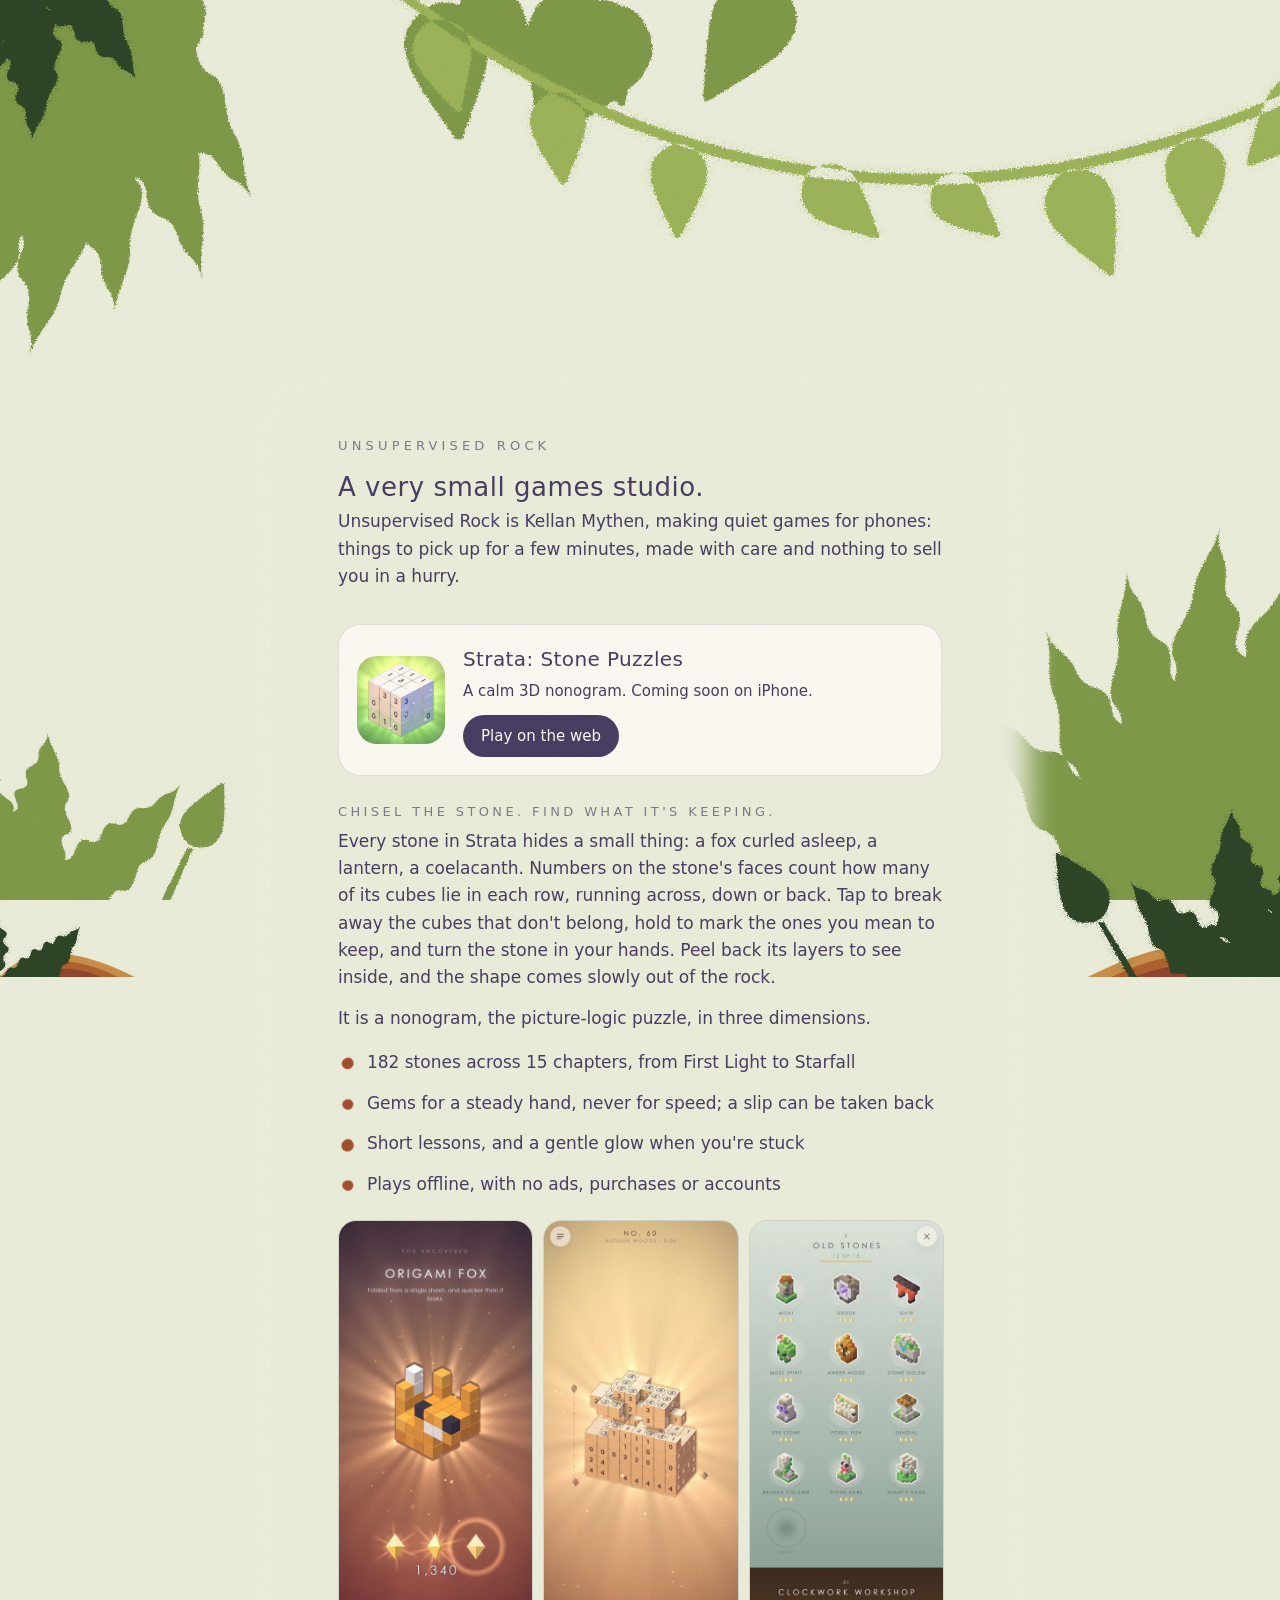
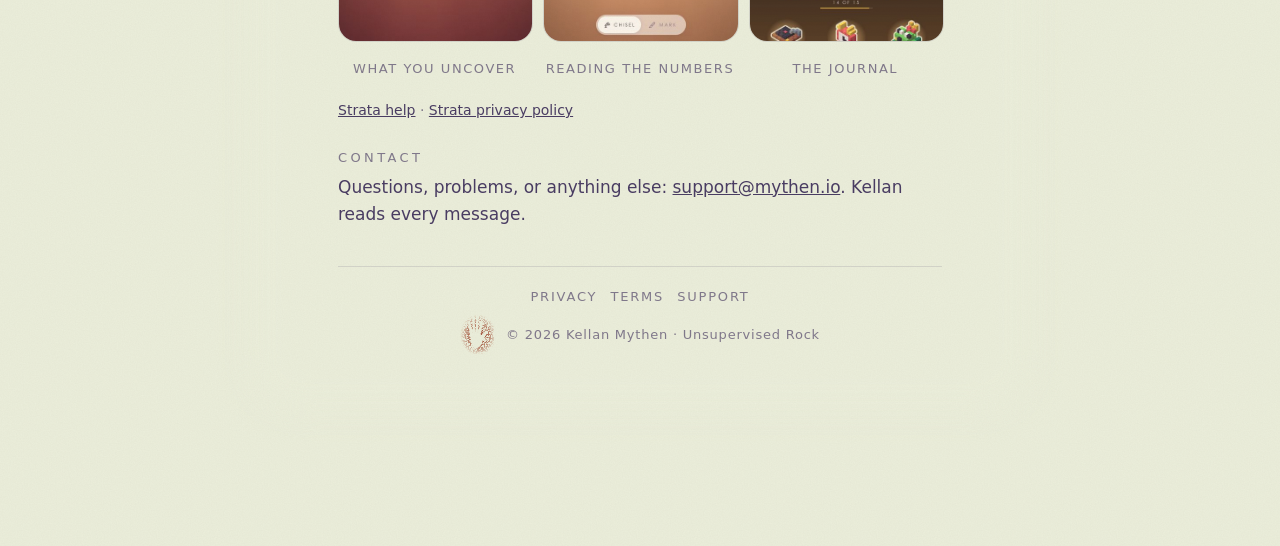
==== index.html @ 73416cef "back to the version before: the plants drifting with the scroll (parallax), behind the words, with t" ====
<!doctype html>
<html lang="en">
<head>
  <meta charset="utf-8">
  <meta name="viewport" content="width=device-width, initial-scale=1, viewport-fit=cover">
  <title>Unsupervised Rock</title>
  <meta name="description" content="Unsupervised Rock is a very small games studio. Its first game is Strata: Stone Puzzles, a calm 3D nonogram for iPhone.">
  <link rel="icon" href="strata/icon.png" type="image/png">
  <link rel="stylesheet" href="style.css">
</head>
<body>
<img class="canopy-back" src="top-back.svg" alt="" aria-hidden="true">
<img class="canopy-front" src="top-front.svg" alt="" aria-hidden="true">
<div class="frame back" aria-hidden="true"><img class="c tl" src="corner-tl-back.svg" alt=""><img class="c bl" src="corner-bl-back.svg" alt=""><img class="c br" src="corner-br-back.svg" alt=""></div>
<div class="frame front" aria-hidden="true"><img class="c tl" src="corner-tl-front.svg" alt=""><img class="c bl" src="corner-bl-front.svg" alt=""><img class="c br" src="corner-br-front.svg" alt=""></div>
<div class="sheet-wrap">
<div class="sheet">
<main>
  <p class="studio">Unsupervised Rock</p>
  <h1>A very small games studio.</h1>
  <p>Unsupervised Rock is Kellan Mythen, making quiet games for phones: things to pick up for a few minutes, made with care and nothing to sell you in a hurry.</p>

  <section class="game" aria-label="Strata: Stone Puzzles">
    <img src="strata/icon.png" alt="The Strata icon: a stone cube with numbers on its faces" width="88" height="88">
    <div>
      <h2>Strata: Stone Puzzles</h2>
      <p>A calm 3D nonogram. Coming soon on iPhone.</p>
      <div class="links">
        <a class="pill" href="https://kellanm.github.io/strata/">Play on the web</a>
      </div>
    </div>
  </section>

  <section aria-label="About Strata">
    <h2>Chisel the stone. Find what it's keeping.</h2>
    <p>Every stone in Strata hides a small thing: a fox curled asleep, a lantern, a coelacanth. Numbers on the stone's faces count how many of its cubes lie in each row, running across, down or back. Tap to break away the cubes that don't belong, hold to mark the ones you mean to keep, and turn the stone in your hands. Peel back its layers to see inside, and the shape comes slowly out of the rock.</p>
    <p>It is a nonogram, the picture-logic puzzle, in three dimensions.</p>
    <ul class="facts">
      <li>182 stones across 15 chapters, from First Light to Starfall</li>
      <li>Gems for a steady hand, never for speed; a slip can be taken back</li>
      <li>Short lessons, and a gentle glow when you're stuck</li>
      <li>Plays offline, with no ads, purchases or accounts</li>
    </ul>
    <div class="shots">
      <figure><img src="strata/reveal.jpg" alt="An origami fox, uncovered from its stone, on a festival sky" width="440" height="956" loading="lazy"><figcaption>What you uncover</figcaption></figure>
      <figure><img src="strata/solve.jpg" alt="A maple bonsai half chiselled out of its stone, numbers on the faces" width="440" height="956" loading="lazy"><figcaption>Reading the numbers</figcaption></figure>
      <figure><img src="strata/journal.jpg" alt="The Journal: the Old Stones chapter's uncovered objects, a moai among them" width="440" height="956" loading="lazy"><figcaption>The Journal</figcaption></figure>
    </div>
    <p class="meta"><a href="https://kellanm.github.io/strata/support.html">Strata help</a> · <a href="https://kellanm.github.io/strata/privacy.html">Strata privacy policy</a></p>
  </section>

  <h2>Contact</h2>
  <p>Questions, problems, or anything else: <a href="mailto:support@mythen.io">support@mythen.io</a>. Kellan reads every message.</p>
</main>
<footer>
  <a href="privacy.html">Privacy</a><a href="terms.html">Terms</a><a href="support.html">Support</a>
  <p class="sign"><img src="hand.svg" alt="" width="34" height="38">© 2026 Kellan Mythen · Unsupervised Rock</p>
</footer>
</div>
</div>
<script src="parallax.js" defer></script>
</body>
</html>
---- style.css ----
/* Unsupervised Rock: the studio's site (studio/README.md). Calm, like Strata. */
:root { --ink: #4a3d63; --ink-soft: rgba(74, 61, 99, .66); --line: rgba(74, 61, 99, .14);
  --font: "Avenir Next", "Avenir", Futura, "Century Gothic", "Segoe UI", system-ui, sans-serif; }
/* A Paleolithic jungle as a frame round a formal sheet: a few huge, simple shapes
   (Matisse's cut-outs, Primal's silhouettes) growing in from the screen's four corners,
   like a proscenium; tools/frame.py draws them. Two depths: the back behind the sheet,
   the front over its edges, each drifting a little as the page scrolls (parallax.js
   sets --p, 0 at the top to 1 at the bottom). Flat colour, sprayed edges. */
html { background: #ebeedb; overflow-x: hidden; overscroll-behavior-x: none; }   /* no sideways drift on a phone; only x, so the page still scrolls */
body { touch-action: pan-y pinch-zoom; }
body { margin: 0; min-height: 100vh; position: relative; color: var(--ink); font: 17px/1.6 var(--font);
  padding: clamp(250px, 30vmax, 400px) 20px 160px; box-sizing: border-box; }
.frame { position: fixed; inset: 0; pointer-events: none; }
.frame.back { z-index: 0; transform: translateY(calc(var(--p, 0) * -28px)); }
.frame.front { z-index: 2; transform: translateY(calc(var(--p, 0) * -64px)); }
.c { position: absolute; height: auto; user-select: none; }
.back .c { width: clamp(280px, 40vw, 900px); }  .back .c.bl { width: clamp(240px, 31vw, 680px); }
.front .c { width: clamp(220px, 30vw, 680px); } .front .c.bl { width: clamp(170px, 21vw, 480px); }
.c.tl { top: 0; left: 0; } .c.tr { top: 0; right: 0; transform: scaleX(-1); }
.c.bl { bottom: 0; left: 0; } .c.br { bottom: 0; right: 0; transform: scaleX(-1); }
.front .c.tl, .front .c.tr { top: -2vmax; } .front .c.bl, .front .c.br { bottom: -6vmax; }
/* the top: a fringe of leaves and two vines swinging out to the right; it scrolls away
   with the page, and the words start below it, so the vines never cross them */
.canopy-back, .canopy-front { position: absolute; top: 0; left: 0; width: 100%; height: clamp(240px, 30vmax, 420px); object-fit: cover; object-position: center top; pointer-events: none; user-select: none; }
.canopy-back { z-index: 0; } .canopy-front { z-index: 2; }
/* paint on a wall: a faint grain over everything */
body::after { content: ""; position: absolute; inset: 0; z-index: 3; pointer-events: none; background: url(grain.svg); opacity: .1; mix-blend-mode: multiply; }

/* the formal sheet */
.sheet-wrap { position: relative; z-index: 1; isolation: isolate; max-width: 700px; margin: 0 auto; }
.sheet { position: relative; }   /* no card: the words sit on the page itself */
/* a clearing in the foliage behind the words: the page's own sky, feathered at the edges
   (no border, no card), so the leaves recede behind the text and come back round it */
.sheet::before { content: ""; position: absolute; z-index: -1; background: #ebeedb; border-radius: 48px; filter: blur(14px);
  /* never wider than the room beside the text, so it can't push the page past the screen's edge */
  inset: -24px calc(-1 * min(40px, max(14px, (100vw - 700px) / 2 - 6px))); }
main { max-width: none; margin: 0; padding: 52px 48px 24px; }
footer { max-width: none; margin: 0 48px; padding: 20px 0 30px; }
@media (max-width: 560px) {
  body { padding: 230px 26px 170px; }
  main { padding: 34px 22px 18px; }
  footer { margin: 0 22px; }
  .back .c { width: 78vw; }  .back .c.bl { width: 60vw; }
  .front .c { width: 54vw; } .front .c.bl { width: 40vw; }
  .frame.front { z-index: 0; }   /* on a phone the front fronds stay behind the sheet, off the words */
}
a { color: var(--ink); }
.studio { margin: 0; font-weight: 400; font-size: 13px; letter-spacing: .32em; text-transform: uppercase; color: var(--ink-soft); }
.studio a { color: inherit; text-decoration: none; }
h1 { margin: 10px 0 0; font-weight: 400; font-size: 26px; letter-spacing: .02em; }
h2 { margin: 2em 0 .4em; font-size: 13px; font-weight: 500; letter-spacing: .26em; text-transform: uppercase; color: var(--ink-soft); }
h3 { margin: 1.4em 0 .3em; font-size: 17px; font-weight: 600; }
p, li { margin: 0 0 .8em; }
.meta { font-size: 14px; color: var(--ink-soft); }
.note { padding: 12px 16px; border-radius: 14px; background: rgba(240, 246, 226, .9); font-size: 15px; }
footer { border-top: 1px solid var(--line); text-align: center; font-size: 13px; letter-spacing: .14em; color: var(--ink-soft); }

/* the game, on the home page */
.game { display: flex; gap: 18px; align-items: center; margin: 34px 0 10px; padding: 18px; border-radius: 22px;
  background: rgba(255, 252, 246, .86); border: 1px solid var(--line); }
.game img { width: 88px; height: 88px; border-radius: 20px; flex: none; }
.game h2 { margin: 0; font-size: 20px; letter-spacing: .02em; text-transform: none; color: var(--ink); font-weight: 500; }
.game p { margin: 4px 0 0; font-size: 15px; }
.links { display: flex; flex-wrap: wrap; gap: 10px; margin-top: 12px; }
.pill { display: inline-block; white-space: nowrap; padding: 9px 18px; border-radius: 999px; background: var(--ink); color: #fffaf3; text-decoration: none; font-size: 15px; }
.pill.soft { background: transparent; color: var(--ink); box-shadow: inset 0 0 0 1px var(--line); }

footer a { color: var(--ink-soft); text-decoration: none; margin: 0 .5em; text-transform: uppercase; }
footer p { margin: .6em 0 0; letter-spacing: .06em; }

/* the feature section */

.shots { display: flex; gap: 12px; overflow-x: auto; scroll-snap-type: x mandatory; margin: 18px -22px 8px; padding: 4px 22px 12px; }
.shots figure { margin: 0; flex: 0 0 62%; max-width: 220px; scroll-snap-align: center; text-align: center; }
.shots img { width: 100%; height: auto; border-radius: 18px; border: 1px solid var(--line); }
.shots figcaption { margin-top: 8px; font-size: 13px; letter-spacing: .12em; text-transform: uppercase; color: var(--ink-soft); }
@media (min-width: 640px) { .shots figure { flex: 1 1 0; } }

/* hand-drawn bullets: a small leaf, each one turned a little differently */
main ul { list-style: none; padding-left: 0; }
main ul li { position: relative; padding-left: 1.7em; }
main ul li::before { content: ""; position: absolute; left: .1em; top: .42em; width: .9em; height: .9em;
  background: url(dab.svg) center / contain no-repeat; transform: rotate(-12deg); }
main ul li:nth-child(2n)::before { transform: rotate(18deg) scale(.92); }
main ul li:nth-child(3n)::before { transform: rotate(-30deg) scale(1.05); }

/* the signature: a red-ochre hand, sprayed round as on a cave wall */
.sign { display: flex; align-items: center; justify-content: center; gap: 10px; }
.sign img { width: 36px; height: auto; opacity: .9; }
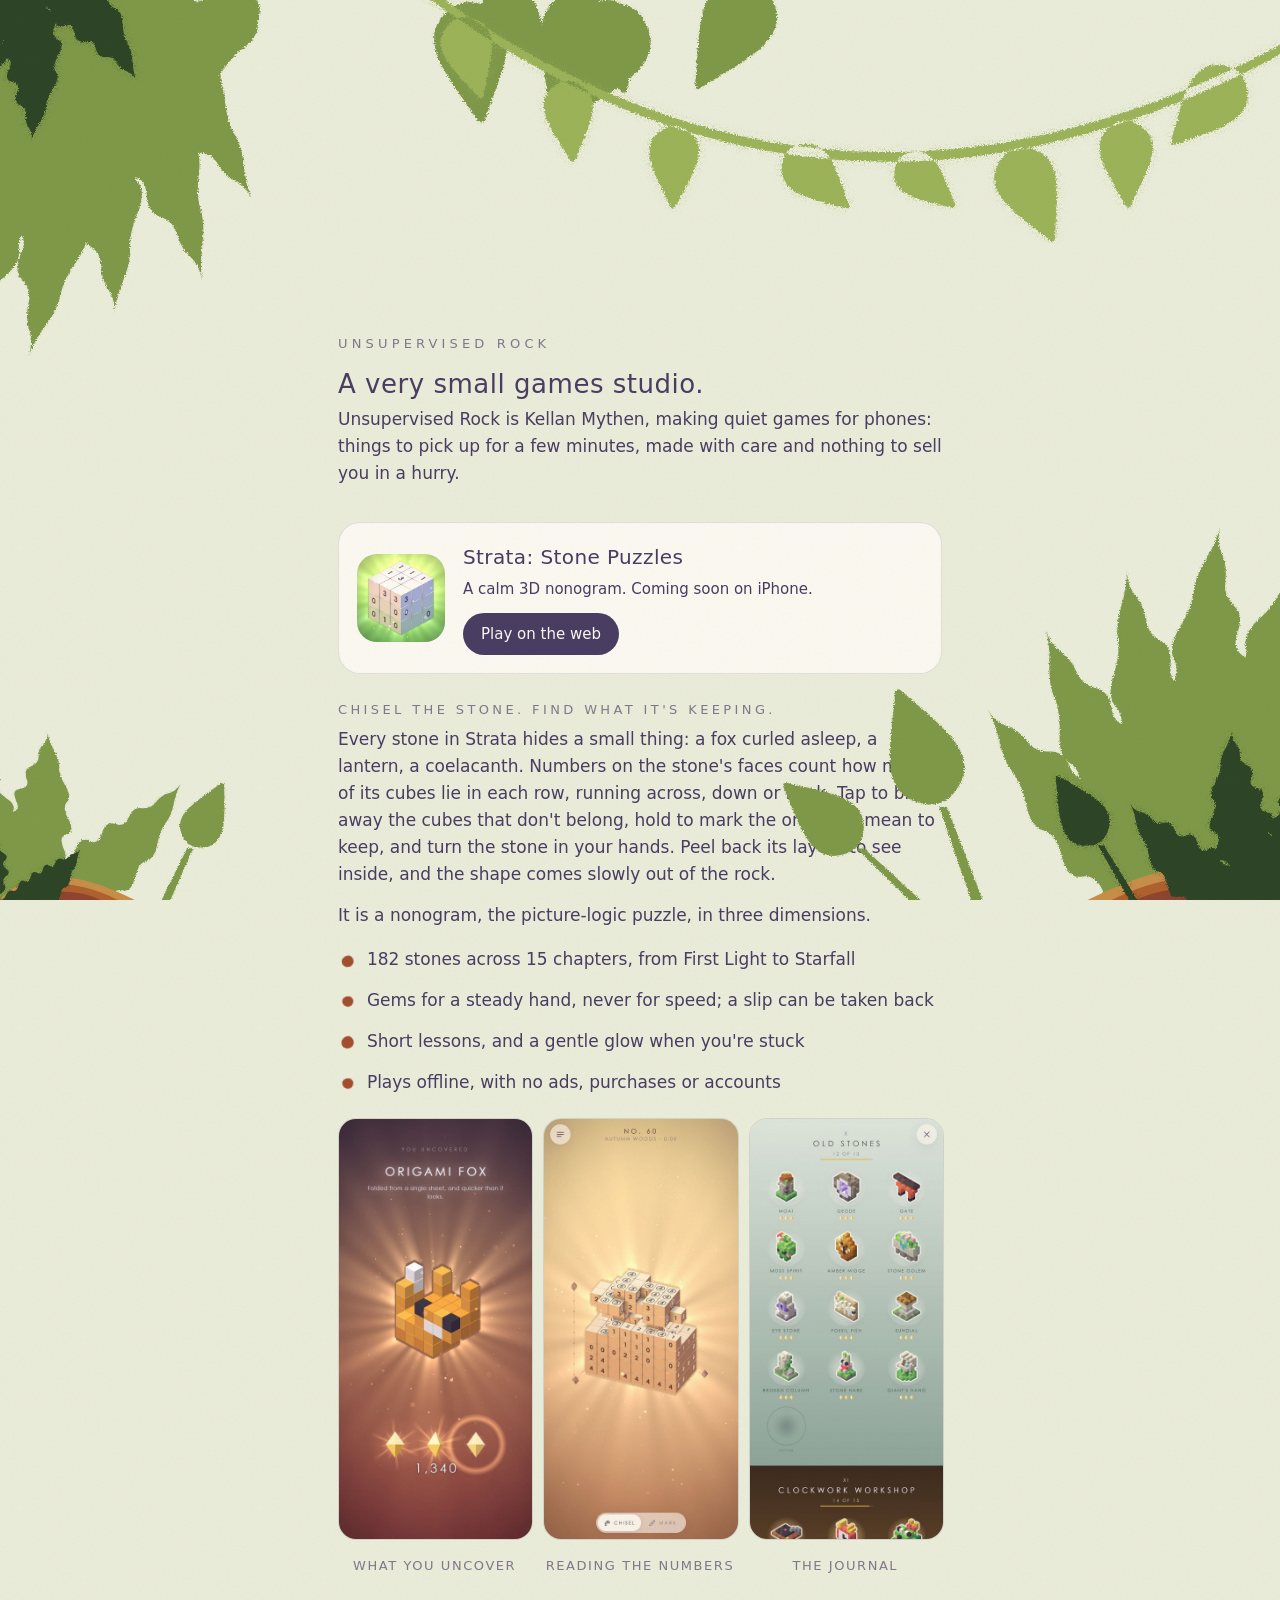
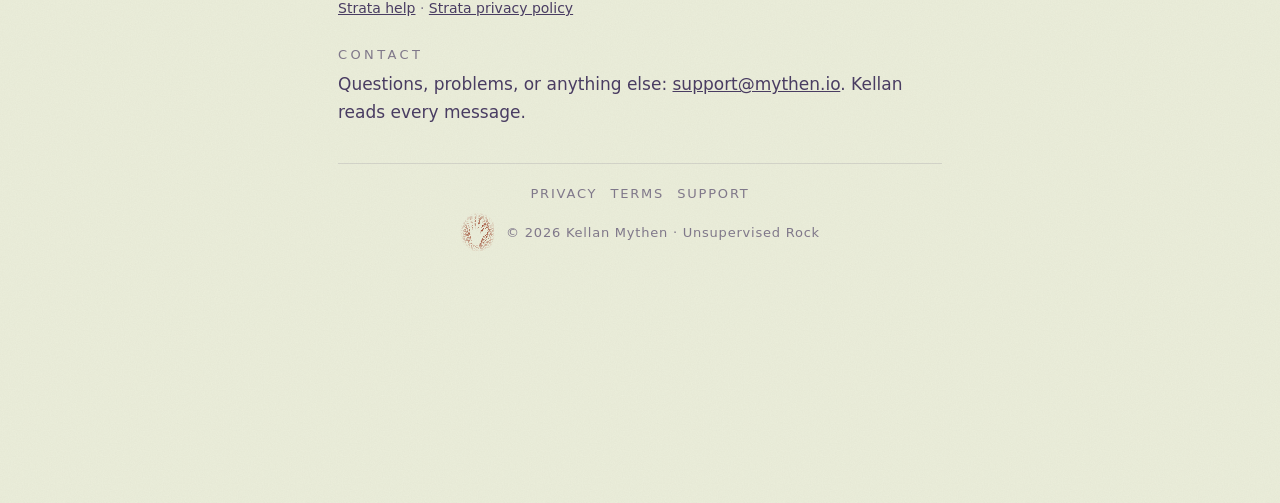
==== commit c91c7da4: "a fixed border: the corner plants with their rock mounds and small plants at the foot, the vine swin" ====
--- a/index.html
+++ b/index.html
@@ -58,6 +58,5 @@
 </footer>
 </div>
 </div>
-<script src="parallax.js" defer></script>
 </body>
 </html>
--- a/style.css
+++ b/style.css
@@ -1,47 +1,41 @@
 /* Unsupervised Rock: the studio's site (studio/README.md). Calm, like Strata. */
 :root { --ink: #4a3d63; --ink-soft: rgba(74, 61, 99, .66); --line: rgba(74, 61, 99, .14);
   --font: "Avenir Next", "Avenir", Futura, "Century Gothic", "Segoe UI", system-ui, sans-serif; }
-/* A Paleolithic jungle as a frame round a formal sheet: a few huge, simple shapes
-   (Matisse's cut-outs, Primal's silhouettes) growing in from the screen's four corners,
-   like a proscenium; tools/frame.py draws them. Two depths: the back behind the sheet,
-   the front over its edges, each drifting a little as the page scrolls (parallax.js
-   sets --p, 0 at the top to 1 at the bottom). Flat colour, sprayed edges. */
+/* A Paleolithic jungle as a fixed border round the words: a few huge, simple shapes
+   (Matisse's cut-outs, Primal's silhouettes) in from the corners, weighted on the diagonal,
+   ochre rock mounds and small plants at the foot, the vine swinging across the top;
+   tools/frame.py draws them. The border holds still and in front, and the words scroll
+   behind it (Kellan, 2026-10-28). Flat colour, sprayed edges. */
 html { background: #ebeedb; overflow-x: hidden; overscroll-behavior-x: none; }   /* no sideways drift on a phone; only x, so the page still scrolls */
 body { touch-action: pan-y pinch-zoom; }
 body { margin: 0; min-height: 100vh; position: relative; color: var(--ink); font: 17px/1.6 var(--font);
-  padding: clamp(250px, 30vmax, 400px) 20px 160px; box-sizing: border-box; }
+  padding: clamp(190px, 22vmax, 320px) 20px 220px; box-sizing: border-box; }
 .frame { position: fixed; inset: 0; pointer-events: none; }
-.frame.back { z-index: 0; transform: translateY(calc(var(--p, 0) * -28px)); }
-.frame.front { z-index: 2; transform: translateY(calc(var(--p, 0) * -64px)); }
+.frame.back { z-index: 2; }   /* a fixed border: still, in front; the words scroll behind it */
+.frame.front { z-index: 3; }
 .c { position: absolute; height: auto; user-select: none; }
 .back .c { width: clamp(280px, 40vw, 900px); }  .back .c.bl { width: clamp(240px, 31vw, 680px); }
 .front .c { width: clamp(220px, 30vw, 680px); } .front .c.bl { width: clamp(170px, 21vw, 480px); }
 .c.tl { top: 0; left: 0; } .c.tr { top: 0; right: 0; transform: scaleX(-1); }
 .c.bl { bottom: 0; left: 0; } .c.br { bottom: 0; right: 0; transform: scaleX(-1); }
-.front .c.tl, .front .c.tr { top: -2vmax; } .front .c.bl, .front .c.br { bottom: -6vmax; }
-/* the top: a fringe of leaves and two vines swinging out to the right; it scrolls away
-   with the page, and the words start below it, so the vines never cross them */
-.canopy-back, .canopy-front { position: absolute; top: 0; left: 0; width: 100%; height: clamp(240px, 30vmax, 420px); object-fit: cover; object-position: center top; pointer-events: none; user-select: none; }
-.canopy-back { z-index: 0; } .canopy-front { z-index: 2; }
+.front .c.tl, .front .c.tr { top: -2vmax; } .front .c.bl, .front .c.br { bottom: 0; }
+/* the top: a fringe of leaves and the vine swinging out to the right, part of the fixed border */
+.canopy-back, .canopy-front { position: fixed; top: 0; left: 0; width: 100%; height: clamp(150px, 19vmax, 270px); object-fit: cover; object-position: center top; pointer-events: none; user-select: none; }
+.canopy-back { z-index: 2; } .canopy-front { z-index: 3; }
 /* paint on a wall: a faint grain over everything */
-body::after { content: ""; position: absolute; inset: 0; z-index: 3; pointer-events: none; background: url(grain.svg); opacity: .1; mix-blend-mode: multiply; }
+body::after { content: ""; position: absolute; inset: 0; z-index: 4; pointer-events: none; background: url(grain.svg); opacity: .1; mix-blend-mode: multiply; }
 
 /* the formal sheet */
 .sheet-wrap { position: relative; z-index: 1; isolation: isolate; max-width: 700px; margin: 0 auto; }
 .sheet { position: relative; }   /* no card: the words sit on the page itself */
-/* a clearing in the foliage behind the words: the page's own sky, feathered at the edges
-   (no border, no card), so the leaves recede behind the text and come back round it */
-.sheet::before { content: ""; position: absolute; z-index: -1; background: #ebeedb; border-radius: 48px; filter: blur(14px);
-  /* never wider than the room beside the text, so it can't push the page past the screen's edge */
-  inset: -24px calc(-1 * min(40px, max(14px, (100vw - 700px) / 2 - 6px))); }
 main { max-width: none; margin: 0; padding: 52px 48px 24px; }
 footer { max-width: none; margin: 0 48px; padding: 20px 0 30px; }
 @media (max-width: 560px) {
-  body { padding: 230px 26px 170px; }
+  body { padding: 190px 26px 240px; }
   main { padding: 34px 22px 18px; }
   footer { margin: 0 22px; }
-  .back .c { width: 78vw; }  .back .c.bl { width: 60vw; }
-  .front .c { width: 54vw; } .front .c.bl { width: 40vw; }
+  .back .c { width: 64vw; }  .back .c.bl { width: 50vw; }
+  .front .c { width: 48vw; } .front .c.bl { width: 36vw; }
   .frame.front { z-index: 0; }   /* on a phone the front fronds stay behind the sheet, off the words */
 }
 a { color: var(--ink); }
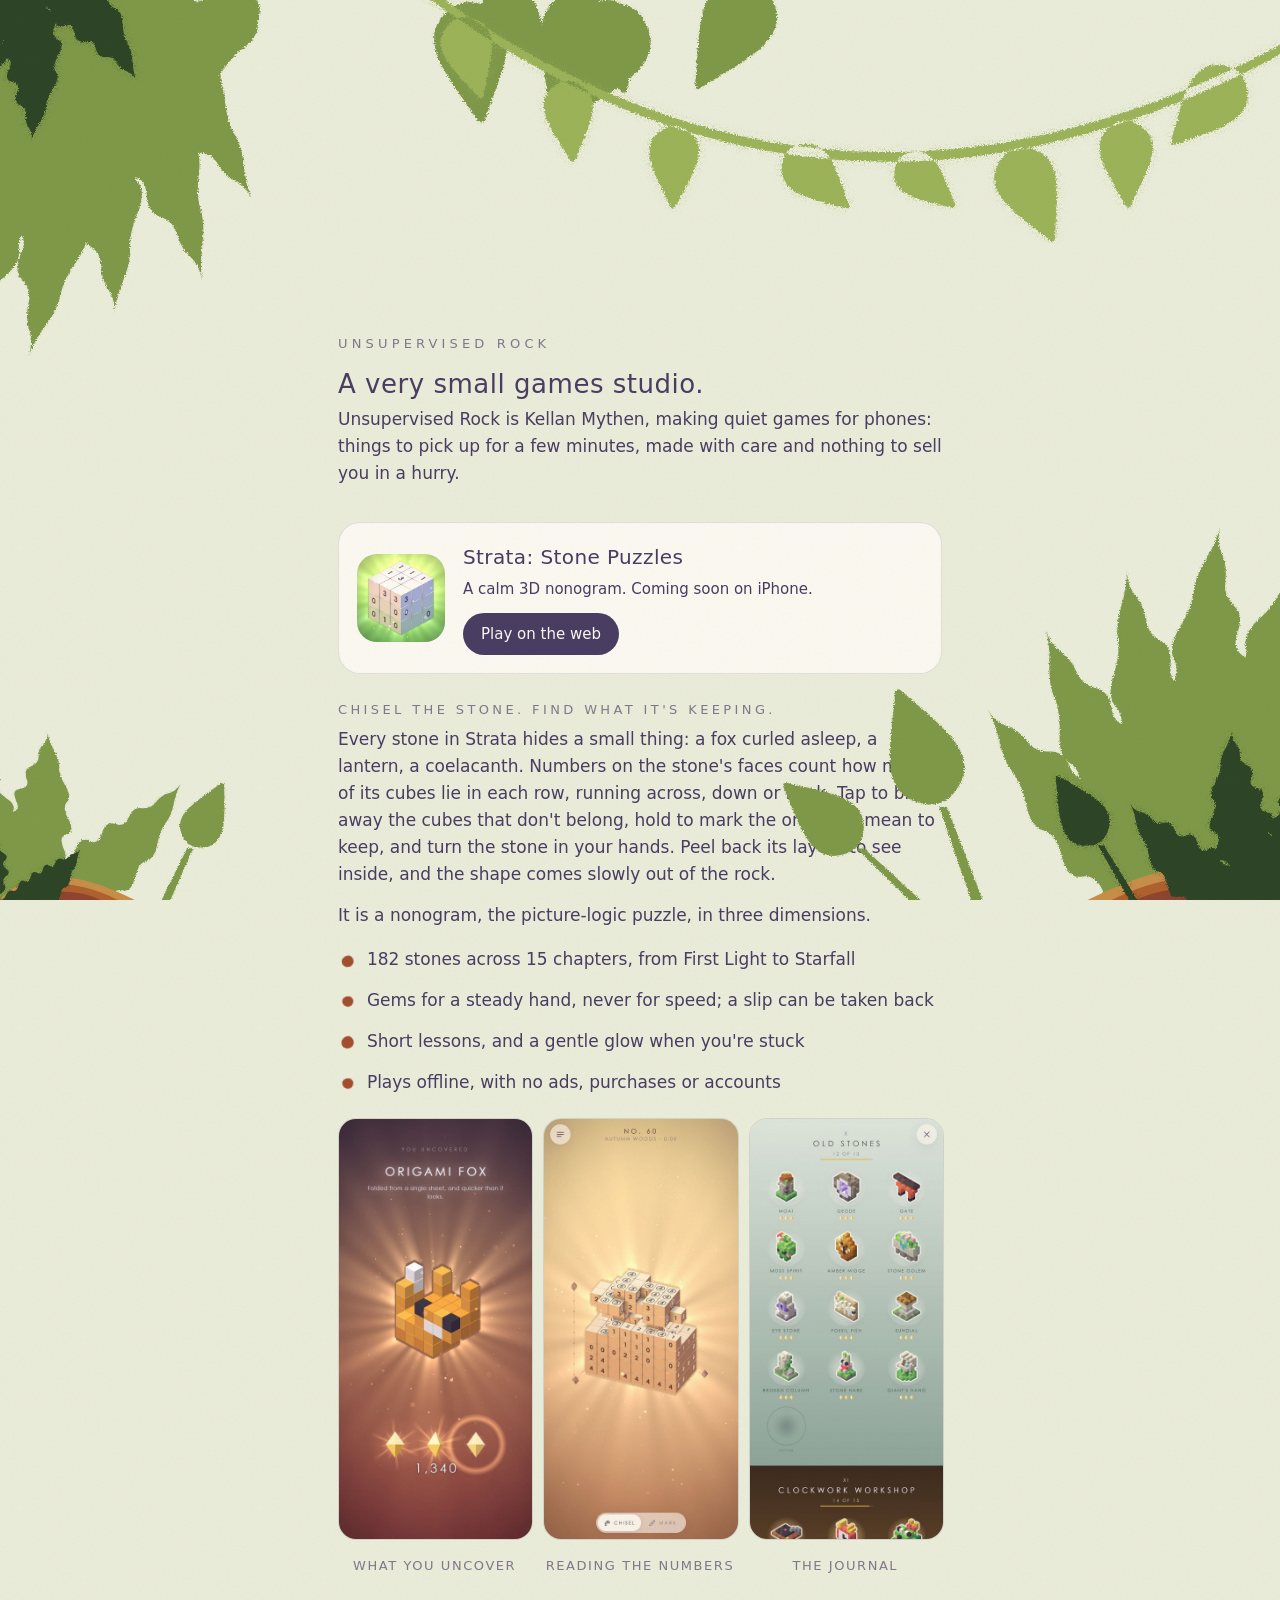
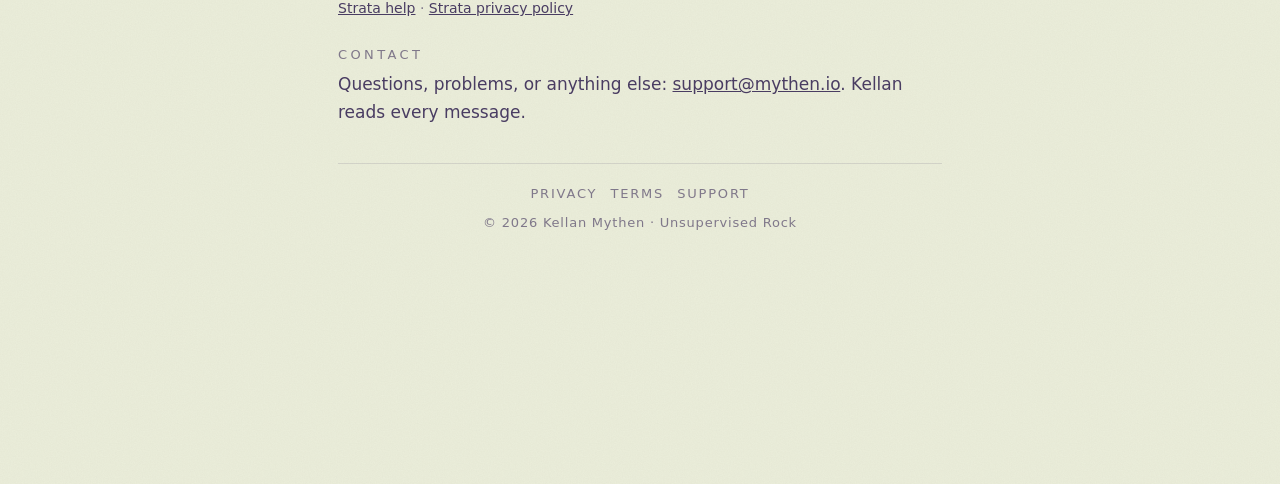
==== commit 1cdc1998: "no cave-painting hand by the copyright line Co-Authored-By: Claude Opus 5.5 <noreply@anthropic.com> " ====
--- a/index.html
+++ b/index.html
@@ -54,7 +54,7 @@
 </main>
 <footer>
   <a href="privacy.html">Privacy</a><a href="terms.html">Terms</a><a href="support.html">Support</a>
-  <p class="sign"><img src="hand.svg" alt="" width="34" height="38">© 2026 Kellan Mythen · Unsupervised Rock</p>
+  <p>© 2026 Kellan Mythen · Unsupervised Rock</p>
 </footer>
 </div>
 </div>
--- a/style.css
+++ b/style.css
@@ -10,7 +10,8 @@
 body { touch-action: pan-y pinch-zoom; }
 body { margin: 0; min-height: 100vh; position: relative; color: var(--ink); font: 17px/1.6 var(--font);
   padding: clamp(190px, 22vmax, 320px) 20px 220px; box-sizing: border-box; }
-.frame { position: fixed; inset: 0; pointer-events: none; }
+/* svh: the screen above Safari's bottom bar; a fixed layer that reaches under the bar is cut off there (iOS 26) */
+.frame { position: fixed; top: 0; left: 0; right: 0; height: 100vh; height: 100svh; pointer-events: none; }
 .frame.back { z-index: 2; }   /* a fixed border: still, in front; the words scroll behind it */
 .frame.front { z-index: 3; }
 .c { position: absolute; height: auto; user-select: none; }
@@ -78,6 +79,3 @@
 main ul li:nth-child(2n)::before { transform: rotate(18deg) scale(.92); }
 main ul li:nth-child(3n)::before { transform: rotate(-30deg) scale(1.05); }
 
-/* the signature: a red-ochre hand, sprayed round as on a cave wall */
-.sign { display: flex; align-items: center; justify-content: center; gap: 10px; }
-.sign img { width: 36px; height: auto; opacity: .9; }
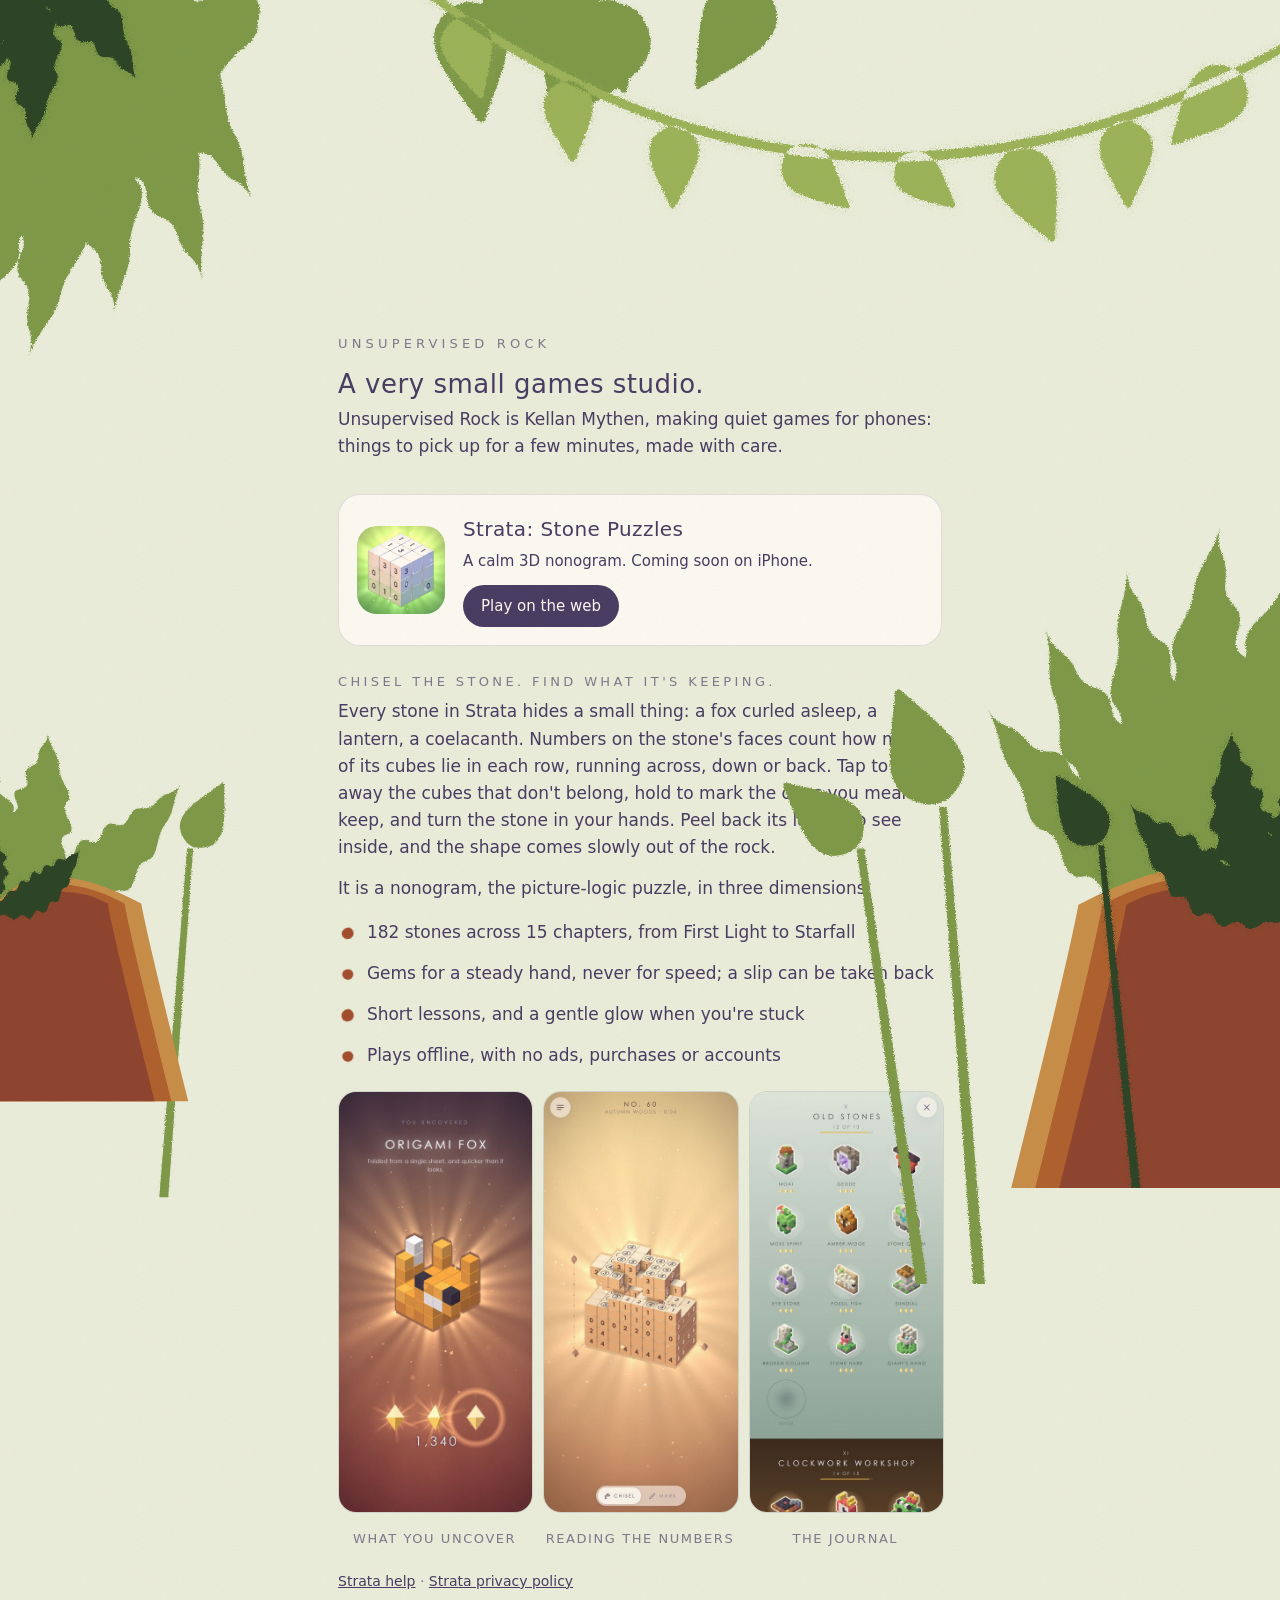
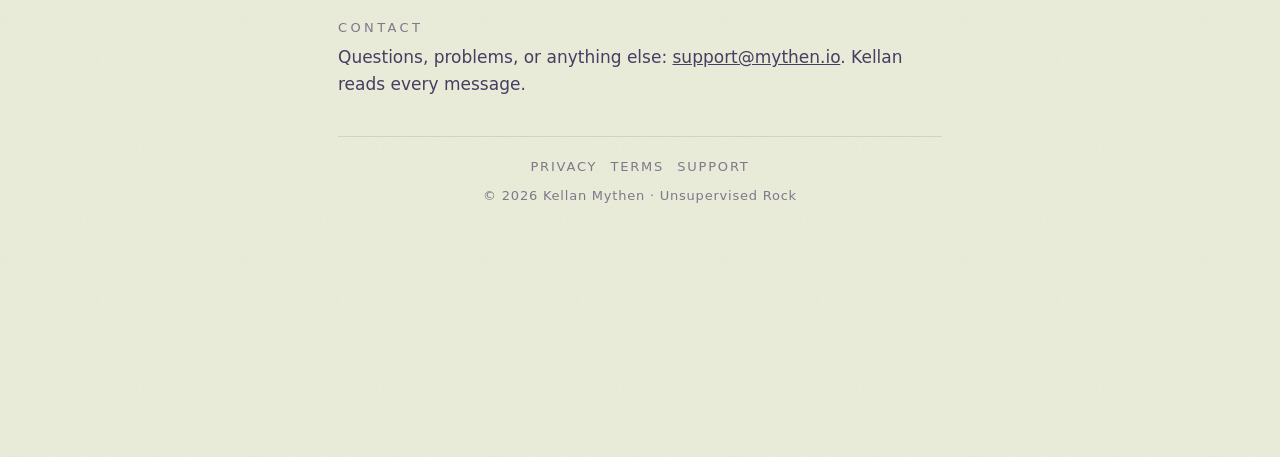
==== commit 4e719c2f: "no root overflow clip (iOS 26 Safari may cut fixed layers to the space between its bars when the roo" ====
--- a/index.html
+++ b/index.html
@@ -18,7 +18,7 @@
 <main>
   <p class="studio">Unsupervised Rock</p>
   <h1>A very small games studio.</h1>
-  <p>Unsupervised Rock is Kellan Mythen, making quiet games for phones: things to pick up for a few minutes, made with care and nothing to sell you in a hurry.</p>
+  <p>Unsupervised Rock is Kellan Mythen, making quiet games for phones: things to pick up for a few minutes, made with care.</p>
 
   <section class="game" aria-label="Strata: Stone Puzzles">
     <img src="strata/icon.png" alt="The Strata icon: a stone cube with numbers on its faces" width="88" height="88">
--- a/style.css
+++ b/style.css
@@ -6,22 +6,26 @@
    ochre rock mounds and small plants at the foot, the vine swinging across the top;
    tools/frame.py draws them. The border holds still and in front, and the words scroll
    behind it (Kellan, 2026-10-28). Flat colour, sprayed edges. */
-html { background: #ebeedb; overflow-x: hidden; overscroll-behavior-x: none; }   /* no sideways drift on a phone; only x, so the page still scrolls */
+html { background: #ebeedb; overscroll-behavior-x: none; }   /* no overflow here: iOS 26 Safari clips fixed layers to the screen between its bars when the root clips */
 body { touch-action: pan-y pinch-zoom; }
 body { margin: 0; min-height: 100vh; position: relative; color: var(--ink); font: 17px/1.6 var(--font);
   padding: clamp(190px, 22vmax, 320px) 20px 220px; box-sizing: border-box; }
-/* svh: the screen above Safari's bottom bar; a fixed layer that reaches under the bar is cut off there (iOS 26) */
-.frame { position: fixed; top: 0; left: 0; right: 0; height: 100vh; height: 100svh; pointer-events: none; }
+.frame { position: fixed; inset: 0; pointer-events: none; }
 .frame.back { z-index: 2; }   /* a fixed border: still, in front; the words scroll behind it */
 .frame.front { z-index: 3; }
 .c { position: absolute; height: auto; user-select: none; }
 .back .c { width: clamp(280px, 40vw, 900px); }  .back .c.bl { width: clamp(240px, 31vw, 680px); }
 .front .c { width: clamp(220px, 30vw, 680px); } .front .c.bl { width: clamp(170px, 21vw, 480px); }
-.c.tl { top: 0; left: 0; } .c.tr { top: 0; right: 0; transform: scaleX(-1); }
-.c.bl { bottom: 0; left: 0; } .c.br { bottom: 0; right: 0; transform: scaleX(-1); }
+/* each corner's art runs on past the screen's edge (tools/frame.py: E/(S+E) = 600/1400 of it), out of
+   sight on a computer; iOS 26 Safari draws the page under its status bar and floating tab bar, and
+   there the plants carry on instead of stopping in a straight line with the words showing under them */
+.c.tl { top: 0; left: 0; transform: translateY(-42.857%); } .c.tr { top: 0; right: 0; transform: translateY(-42.857%) scaleX(-1); }
+.c.bl { bottom: 0; left: 0; transform: translateY(42.857%); } .c.br { bottom: 0; right: 0; transform: translateY(42.857%) scaleX(-1); }
 .front .c.tl, .front .c.tr { top: -2vmax; } .front .c.bl, .front .c.br { bottom: 0; }
 /* the top: a fringe of leaves and the vine swinging out to the right, part of the fixed border */
-.canopy-back, .canopy-front { position: fixed; top: 0; left: 0; width: 100%; height: clamp(150px, 19vmax, 270px); object-fit: cover; object-position: center top; pointer-events: none; user-select: none; }
+/* the art runs 200 (of 420) units on above the screen, under the status bar: --e is those 200 units at the scale cover draws it */
+.canopy-back, .canopy-front { --h: clamp(150px, 19vmax, 270px); --e: max(calc(100vw * 200 / 1600), calc(var(--h) * 200 / 420));
+  position: fixed; top: calc(-1 * var(--e)); left: 0; width: 100%; height: calc(var(--h) + var(--e)); object-fit: cover; object-position: center top; pointer-events: none; user-select: none; }
 .canopy-back { z-index: 2; } .canopy-front { z-index: 3; }
 /* paint on a wall: a faint grain over everything */
 body::after { content: ""; position: absolute; inset: 0; z-index: 4; pointer-events: none; background: url(grain.svg); opacity: .1; mix-blend-mode: multiply; }
@@ -39,7 +43,7 @@
   .front .c { width: 48vw; } .front .c.bl { width: 36vw; }
   .frame.front { z-index: 0; }   /* on a phone the front fronds stay behind the sheet, off the words */
 }
-a { color: var(--ink); }
+a { color: var(--ink); overflow-wrap: anywhere; }   /* a long link breaks rather than widening the page */
 .studio { margin: 0; font-weight: 400; font-size: 13px; letter-spacing: .32em; text-transform: uppercase; color: var(--ink-soft); }
 .studio a { color: inherit; text-decoration: none; }
 h1 { margin: 10px 0 0; font-weight: 400; font-size: 26px; letter-spacing: .02em; }
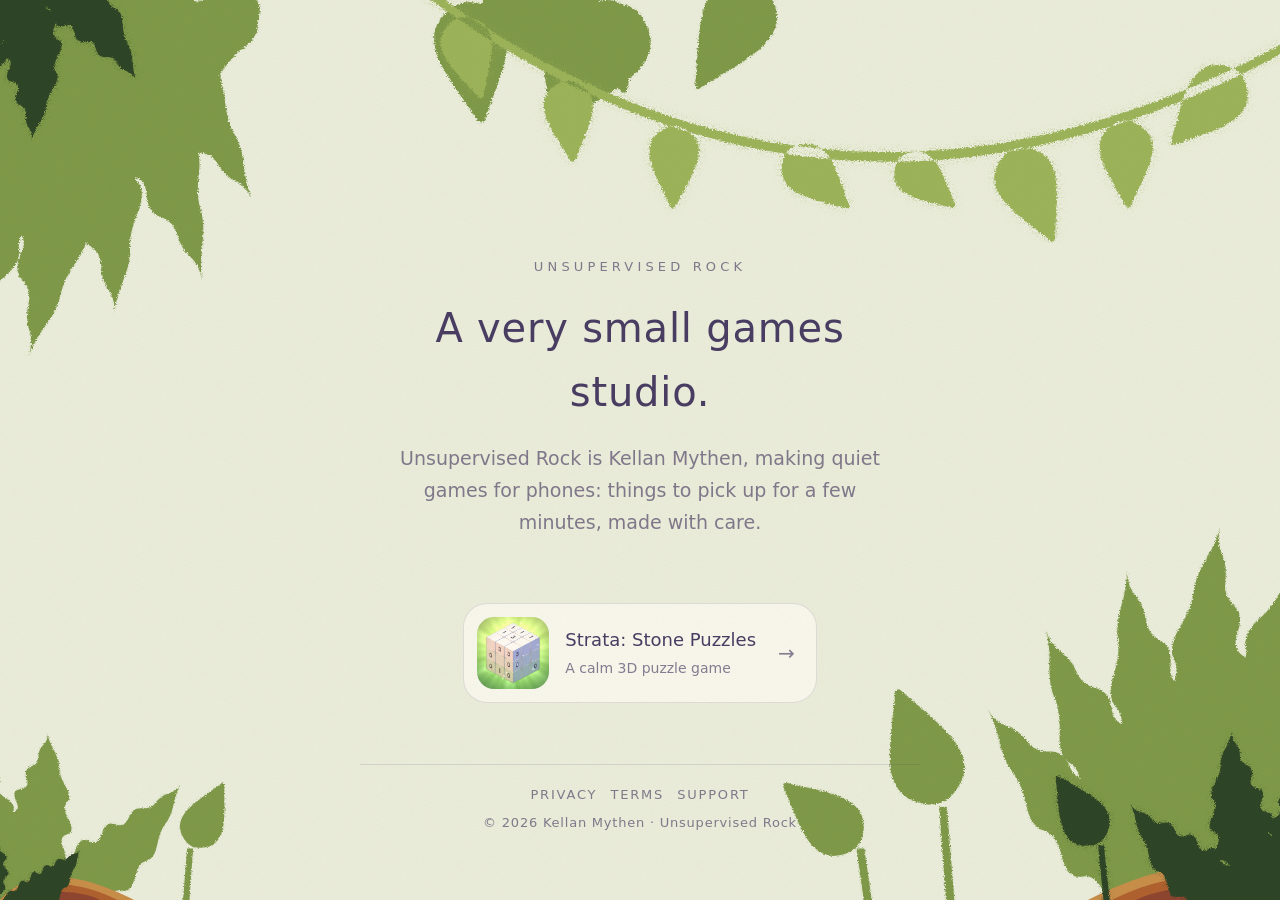
==== commit 88cb1000: "home is the studio alone: its three lines centred with room round them, and Strata as one tile throu" ====
--- a/index.html
+++ b/index.html
@@ -4,59 +4,28 @@
   <meta charset="utf-8">
   <meta name="viewport" content="width=device-width, initial-scale=1, viewport-fit=cover">
   <title>Unsupervised Rock</title>
-  <meta name="description" content="Unsupervised Rock is a very small games studio. Its first game is Strata: Stone Puzzles, a calm 3D nonogram for iPhone.">
+  <meta name="description" content="Unsupervised Rock is a very small games studio. Its first game is Strata: Stone Puzzles, a calm 3D puzzle game for iPhone.">
   <link rel="icon" href="strata/icon.png" type="image/png">
   <link rel="stylesheet" href="style.css">
 </head>
-<body>
+<body class="home">
 <img class="canopy-back" src="top-back.svg" alt="" aria-hidden="true">
 <img class="canopy-front" src="top-front.svg" alt="" aria-hidden="true">
 <div class="frame back" aria-hidden="true"><img class="c tl" src="corner-tl-back.svg" alt=""><img class="c bl" src="corner-bl-back.svg" alt=""><img class="c br" src="corner-br-back.svg" alt=""></div>
 <div class="frame front" aria-hidden="true"><img class="c tl" src="corner-tl-front.svg" alt=""><img class="c bl" src="corner-bl-front.svg" alt=""><img class="c br" src="corner-br-front.svg" alt=""></div>
-<div class="sheet-wrap">
-<div class="sheet">
-<main>
+<main class="hello">
   <p class="studio">Unsupervised Rock</p>
   <h1>A very small games studio.</h1>
-  <p>Unsupervised Rock is Kellan Mythen, making quiet games for phones: things to pick up for a few minutes, made with care.</p>
-
-  <section class="game" aria-label="Strata: Stone Puzzles">
-    <img src="strata/icon.png" alt="The Strata icon: a stone cube with numbers on its faces" width="88" height="88">
-    <div>
-      <h2>Strata: Stone Puzzles</h2>
-      <p>A calm 3D nonogram. Coming soon on iPhone.</p>
-      <div class="links">
-        <a class="pill" href="https://kellanm.github.io/strata/">Play on the web</a>
-      </div>
-    </div>
-  </section>
-
-  <section aria-label="About Strata">
-    <h2>Chisel the stone. Find what it's keeping.</h2>
-    <p>Every stone in Strata hides a small thing: a fox curled asleep, a lantern, a coelacanth. Numbers on the stone's faces count how many of its cubes lie in each row, running across, down or back. Tap to break away the cubes that don't belong, hold to mark the ones you mean to keep, and turn the stone in your hands. Peel back its layers to see inside, and the shape comes slowly out of the rock.</p>
-    <p>It is a nonogram, the picture-logic puzzle, in three dimensions.</p>
-    <ul class="facts">
-      <li>182 stones across 15 chapters, from First Light to Starfall</li>
-      <li>Gems for a steady hand, never for speed; a slip can be taken back</li>
-      <li>Short lessons, and a gentle glow when you're stuck</li>
-      <li>Plays offline, with no ads, purchases or accounts</li>
-    </ul>
-    <div class="shots">
-      <figure><img src="strata/reveal.jpg" alt="An origami fox, uncovered from its stone, on a festival sky" width="440" height="956" loading="lazy"><figcaption>What you uncover</figcaption></figure>
-      <figure><img src="strata/solve.jpg" alt="A maple bonsai half chiselled out of its stone, numbers on the faces" width="440" height="956" loading="lazy"><figcaption>Reading the numbers</figcaption></figure>
-      <figure><img src="strata/journal.jpg" alt="The Journal: the Old Stones chapter's uncovered objects, a moai among them" width="440" height="956" loading="lazy"><figcaption>The Journal</figcaption></figure>
-    </div>
-    <p class="meta"><a href="https://kellanm.github.io/strata/support.html">Strata help</a> · <a href="https://kellanm.github.io/strata/privacy.html">Strata privacy policy</a></p>
-  </section>
-
-  <h2>Contact</h2>
-  <p>Questions, problems, or anything else: <a href="mailto:support@mythen.io">support@mythen.io</a>. Kellan reads every message.</p>
+  <p class="lede">Unsupervised Rock is Kellan Mythen, making quiet games for phones: things to pick up for a few minutes, made with care.</p>
+  <a class="tile" href="strata/">
+    <img src="strata/icon.png" alt="" width="72" height="72">
+    <span><b>Strata: Stone Puzzles</b><small>A calm 3D puzzle game</small></span>
+    <span class="go" aria-hidden="true">&rarr;</span>
+  </a>
 </main>
-<footer>
+<footer class="hello-foot">
   <a href="privacy.html">Privacy</a><a href="terms.html">Terms</a><a href="support.html">Support</a>
-  <p>© 2026 Kellan Mythen · Unsupervised Rock</p>
+  <p>&copy; 2026 Kellan Mythen &middot; Unsupervised Rock</p>
 </footer>
-</div>
-</div>
 </body>
 </html>
--- a/style.css
+++ b/style.css
@@ -83,3 +83,28 @@
 main ul li:nth-child(2n)::before { transform: rotate(18deg) scale(.92); }
 main ul li:nth-child(3n)::before { transform: rotate(-30deg) scale(1.05); }
 
+
+/* the home page: only the studio, centred in the screen with room round it, and its game as one
+   tile (Simogo, Lucas Pope: a sentence about who, then the games themselves are the way in) */
+body.home { display: flex; flex-direction: column; min-height: 100vh; min-height: 100svh; padding: 0 24px; }
+.hello { flex: 1; display: flex; flex-direction: column; align-items: center; justify-content: center; text-align: center;
+  position: relative; z-index: 1; max-width: 30em; margin: 0 auto; padding: max(22vh, 250px) 0 6vh; }   /* clear of the vine */
+.hello h1 { font-size: clamp(28px, 4.2vw, 40px); margin: 18px 0 18px; }
+.hello .lede { margin: 0; font-size: clamp(17px, 1.5vw, 19px); line-height: 1.7; color: var(--ink-soft); max-width: 26em; }
+.tile { display: flex; align-items: center; gap: 16px; margin-top: 64px; padding: 14px 22px 14px 14px; border-radius: 24px;
+  text-decoration: none; color: var(--ink); text-align: left; background: rgba(255, 252, 246, .7); box-shadow: inset 0 0 0 1px var(--line);
+  transition: transform .2s ease, background .2s ease; }
+.tile:hover, .tile:focus-visible { transform: translateY(-2px); background: rgba(255, 252, 246, .95); }
+.tile img { width: 72px; height: 72px; border-radius: 17px; flex: none; }
+.tile b { display: block; font-weight: 500; font-size: 18px; }
+.tile small { display: block; margin-top: 2px; font-size: 14px; color: var(--ink-soft); }
+.tile .go { margin-left: 6px; font-size: 20px; color: var(--ink-soft); transition: transform .2s ease; }
+.tile:hover .go { transform: translateX(3px); }
+.hello-foot { position: relative; z-index: 5;   /* the home page doesn't scroll, so its footer sits in front of the plants */
+  width: 100%; max-width: 560px; margin: 0 auto 36px; box-sizing: border-box; }
+@media (max-width: 560px) { body.home { padding: 0 26px; } .hello { padding: 140px 0 22px; } .hello h1 { margin: 12px 0 14px; }
+  .tile { margin-top: 40px; gap: 14px; padding-right: 18px; } .tile img { width: 60px; height: 60px; border-radius: 14px; } .tile b { font-size: 16px; } .tile .go { display: none; }
+  .hello-foot { margin-bottom: 24px; } }
+/* the game's own page */
+.game.lead { margin-top: 18px; }
+.game.lead h1 { margin: 0; font-size: 22px; letter-spacing: .02em; font-weight: 500; }
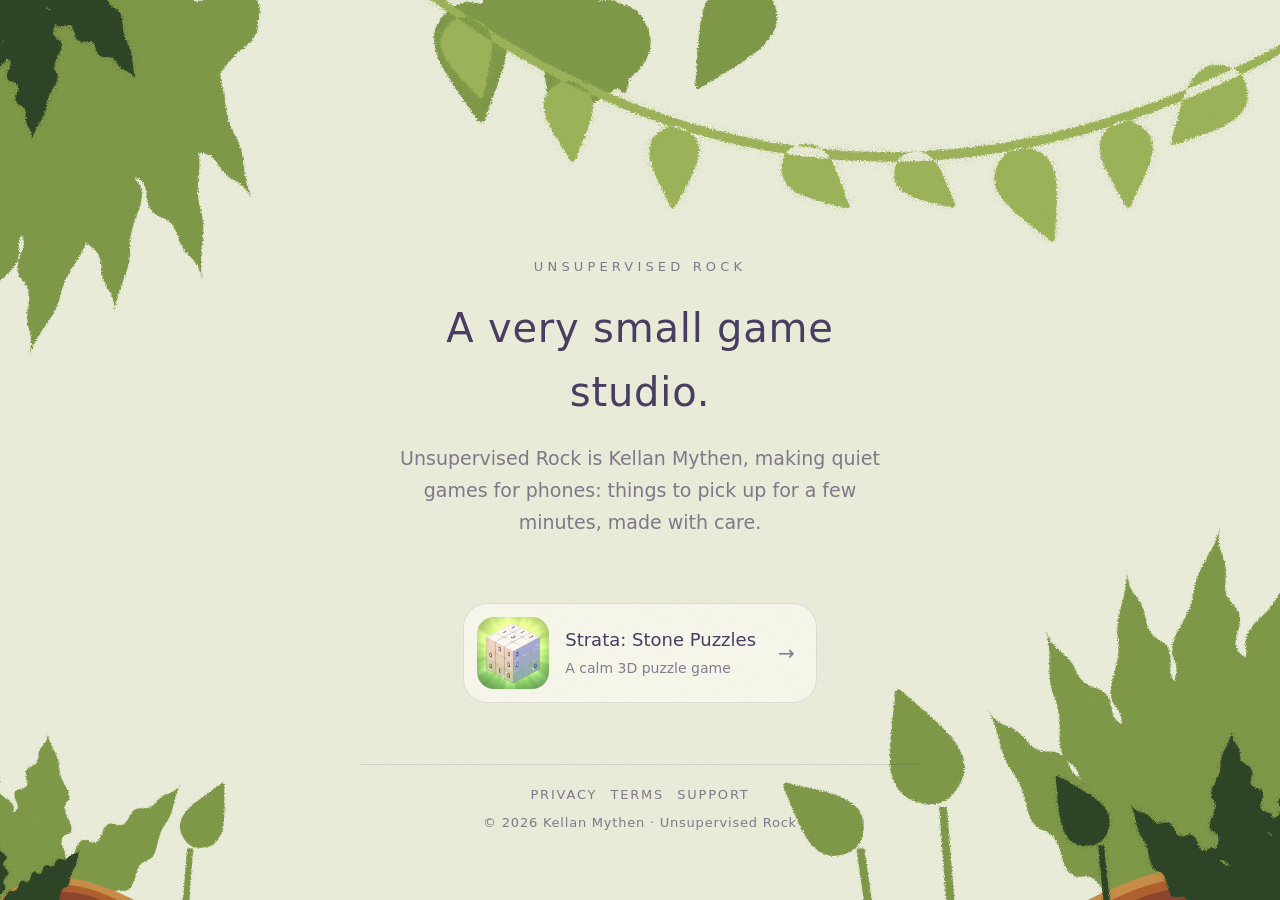
==== commit 2ec038e3: "'a very small game studio' (US English) Co-Authored-By: Claude Opus 5.5 <noreply@anthropic.com> Clau" ====
--- a/index.html
+++ b/index.html
@@ -4,7 +4,7 @@
   <meta charset="utf-8">
   <meta name="viewport" content="width=device-width, initial-scale=1, viewport-fit=cover">
   <title>Unsupervised Rock</title>
-  <meta name="description" content="Unsupervised Rock is a very small games studio. Its first game is Strata: Stone Puzzles, a calm 3D puzzle game for iPhone.">
+  <meta name="description" content="Unsupervised Rock is a very small game studio. Its first game is Strata: Stone Puzzles, a calm 3D puzzle game for iPhone.">
   <link rel="icon" href="strata/icon.png" type="image/png">
   <link rel="stylesheet" href="style.css">
 </head>
@@ -15,7 +15,7 @@
 <div class="frame front" aria-hidden="true"><img class="c tl" src="corner-tl-front.svg" alt=""><img class="c bl" src="corner-bl-front.svg" alt=""><img class="c br" src="corner-br-front.svg" alt=""></div>
 <main class="hello">
   <p class="studio">Unsupervised Rock</p>
-  <h1>A very small games studio.</h1>
+  <h1>A very small game studio.</h1>
   <p class="lede">Unsupervised Rock is Kellan Mythen, making quiet games for phones: things to pick up for a few minutes, made with care.</p>
   <a class="tile" href="strata/">
     <img src="strata/icon.png" alt="" width="72" height="72">
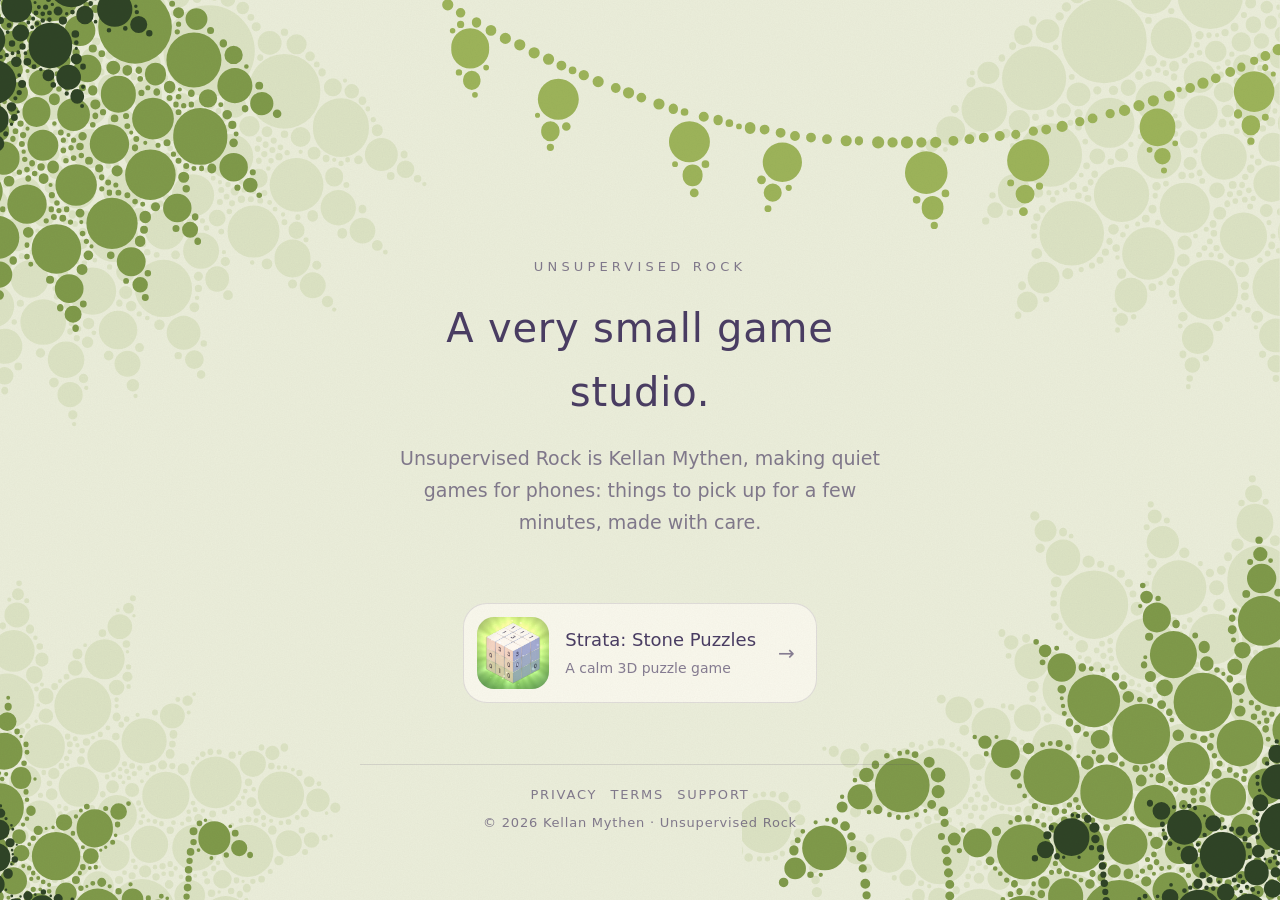
==== commit 2d9f579d: "Plants shaped by gravity, a pale third depth, no ground - tools/soft.py: fronds and leaves settle as" ====
--- a/index.html
+++ b/index.html
@@ -9,7 +9,7 @@
   <link rel="stylesheet" href="style.css">
 </head>
 <body class="home">
-<img class="canopy-back" src="top-back.svg" alt="" aria-hidden="true">
+<div class="frame far" aria-hidden="true"><img class="c tl" src="corner-tl-far.svg" alt=""><img class="c tr" src="corner-tr-far.svg" alt=""><img class="c bl" src="corner-bl-far.svg" alt=""><img class="c br" src="corner-br-far.svg" alt=""></div>
 <img class="canopy-front" src="top-front.svg" alt="" aria-hidden="true">
 <div class="frame back" aria-hidden="true"><img class="c tl" src="corner-tl-back.svg" alt=""><img class="c bl" src="corner-bl-back.svg" alt=""><img class="c br" src="corner-br-back.svg" alt=""></div>
 <div class="frame front" aria-hidden="true"><img class="c tl" src="corner-tl-front.svg" alt=""><img class="c bl" src="corner-bl-front.svg" alt=""><img class="c br" src="corner-br-front.svg" alt=""></div>
--- a/style.css
+++ b/style.css
@@ -11,10 +11,12 @@
 body { margin: 0; min-height: 100vh; position: relative; color: var(--ink); font: 17px/1.6 var(--font);
   padding: clamp(190px, 22vmax, 320px) 20px 220px; box-sizing: border-box; }
 .frame { position: fixed; inset: 0; pointer-events: none; }
+.frame.far { z-index: 0; }   /* the haze: behind the words, nearly the page's colour */
 .frame.back { z-index: 2; }   /* a fixed border: still, in front; the words scroll behind it */
 .frame.front { z-index: 3; }
 .c { position: absolute; height: auto; user-select: none; }
 .back .c { width: clamp(280px, 40vw, 900px); }  .back .c.bl { width: clamp(240px, 31vw, 680px); }
+.far .c { width: clamp(300px, 42vw, 960px); }  .far .c.bl { width: clamp(260px, 34vw, 760px); }
 .front .c { width: clamp(220px, 30vw, 680px); } .front .c.bl { width: clamp(170px, 21vw, 480px); }
 /* each corner's art runs on past the screen's edge (tools/frame.py: E/(S+E) = 600/1400 of it), out of
    sight on a computer; iOS 26 Safari draws the page under its status bar and floating tab bar, and
@@ -24,9 +26,9 @@
 .front .c.tl, .front .c.tr { top: -2vmax; } .front .c.bl, .front .c.br { bottom: 0; }
 /* the top: a fringe of leaves and the vine swinging out to the right, part of the fixed border */
 /* the art runs 200 (of 420) units on above the screen, under the status bar: --e is those 200 units at the scale cover draws it */
-.canopy-back, .canopy-front { --h: clamp(150px, 19vmax, 270px); --e: max(calc(100vw * 200 / 1600), calc(var(--h) * 200 / 420));
+.canopy-front { --h: clamp(150px, 19vmax, 270px); --e: max(calc(100vw * 200 / 1600), calc(var(--h) * 200 / 420));
   position: fixed; top: calc(-1 * var(--e)); left: 0; width: 100%; height: calc(var(--h) + var(--e)); object-fit: cover; object-position: center top; pointer-events: none; user-select: none; }
-.canopy-back { z-index: 2; } .canopy-front { z-index: 3; }
+.canopy-front { z-index: 3; }   /* the vine alone: a fringe here overlapped the corners in the same colour, and the dots of two images can't keep apart (Kellan, 2026-10-28) */
 /* paint on a wall: a faint grain over everything */
 body::after { content: ""; position: absolute; inset: 0; z-index: 4; pointer-events: none; background: url(grain.svg); opacity: .1; mix-blend-mode: multiply; }
 
@@ -39,9 +41,10 @@
   body { padding: 190px 26px 240px; }
   main { padding: 34px 22px 18px; }
   footer { margin: 0 22px; }
+  .far .c { width: 80vw; }  .far .c.bl { width: 66vw; }
   .back .c { width: 64vw; }  .back .c.bl { width: 50vw; }
   .front .c { width: 48vw; } .front .c.bl { width: 36vw; }
-  .frame.front { z-index: 0; }   /* on a phone the front fronds stay behind the sheet, off the words */
+  .frame.back, .frame.front { z-index: 0; }   /* on a phone both stay behind the sheet, off the words: the dark front still over the light back (page order) */
 }
 a { color: var(--ink); overflow-wrap: anywhere; }   /* a long link breaks rather than widening the page */
 .studio { margin: 0; font-weight: 400; font-size: 13px; letter-spacing: .32em; text-transform: uppercase; color: var(--ink-soft); }
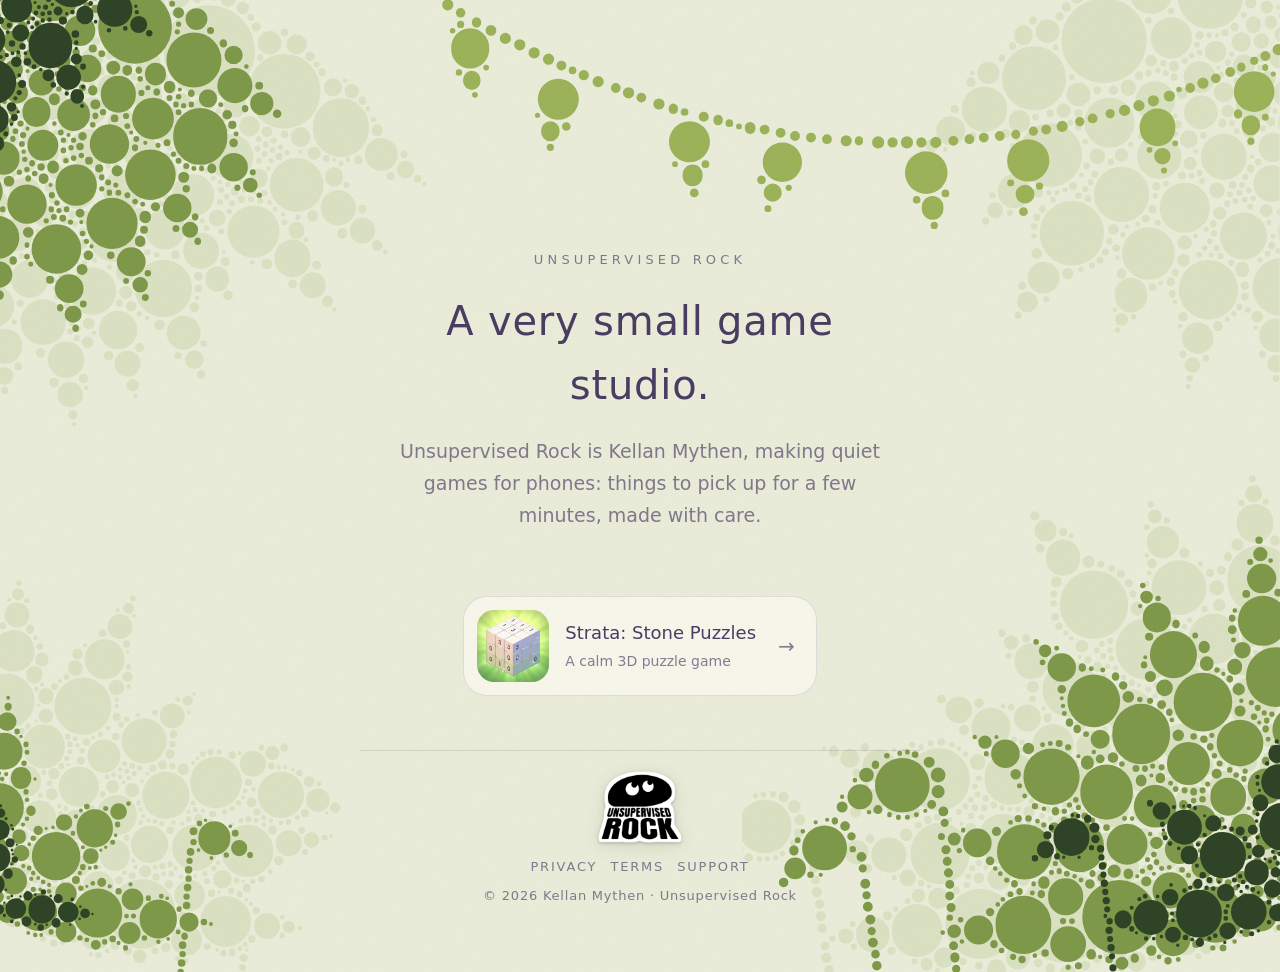
==== commit 23189049: "The studio's mark in the footer: the Unsupervised Rock sticker from Strata's splash card Co-Authored" ====
--- a/index.html
+++ b/index.html
@@ -24,6 +24,7 @@
   </a>
 </main>
 <footer class="hello-foot">
+  <a class="studio-mark" href="./" aria-label="Unsupervised Rock, home"><img src="unsupervised-rock.png" alt="" width="84" height="72"></a>
   <a href="privacy.html">Privacy</a><a href="terms.html">Terms</a><a href="support.html">Support</a>
   <p>&copy; 2026 Kellan Mythen &middot; Unsupervised Rock</p>
 </footer>
--- a/style.css
+++ b/style.css
@@ -69,6 +69,9 @@
 
 footer a { color: var(--ink-soft); text-decoration: none; margin: 0 .5em; text-transform: uppercase; }
 footer p { margin: .6em 0 0; letter-spacing: .06em; }
+/* the studio's mark, the sticker from Strata's splash card; a soft shadow so its white edge shows on the paper */
+footer .studio-mark { display: block; width: 84px; margin: 0 auto 14px; }
+footer .studio-mark img { display: block; width: 100%; height: auto; filter: drop-shadow(0 1px 1.5px rgba(40, 45, 30, .28)) drop-shadow(0 3px 8px rgba(40, 45, 30, .12)); }
 
 /* the feature section */
 
